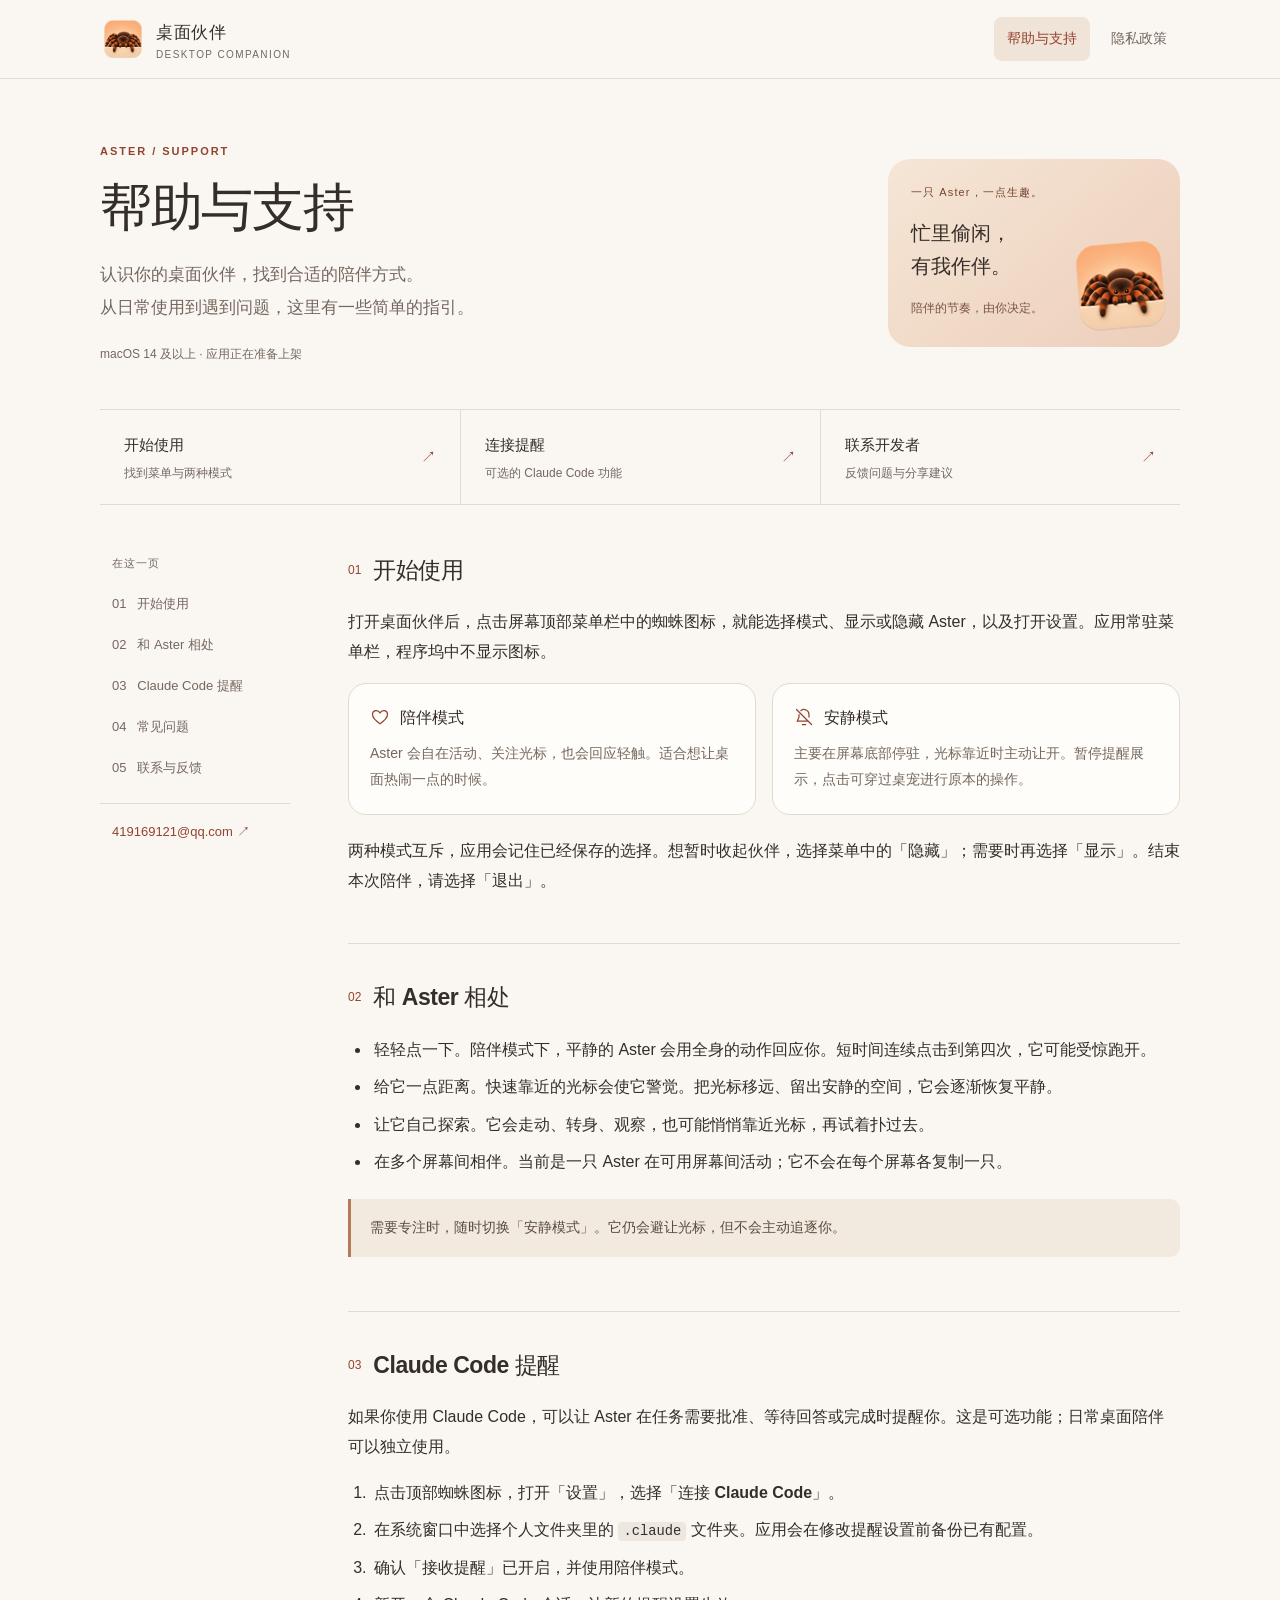
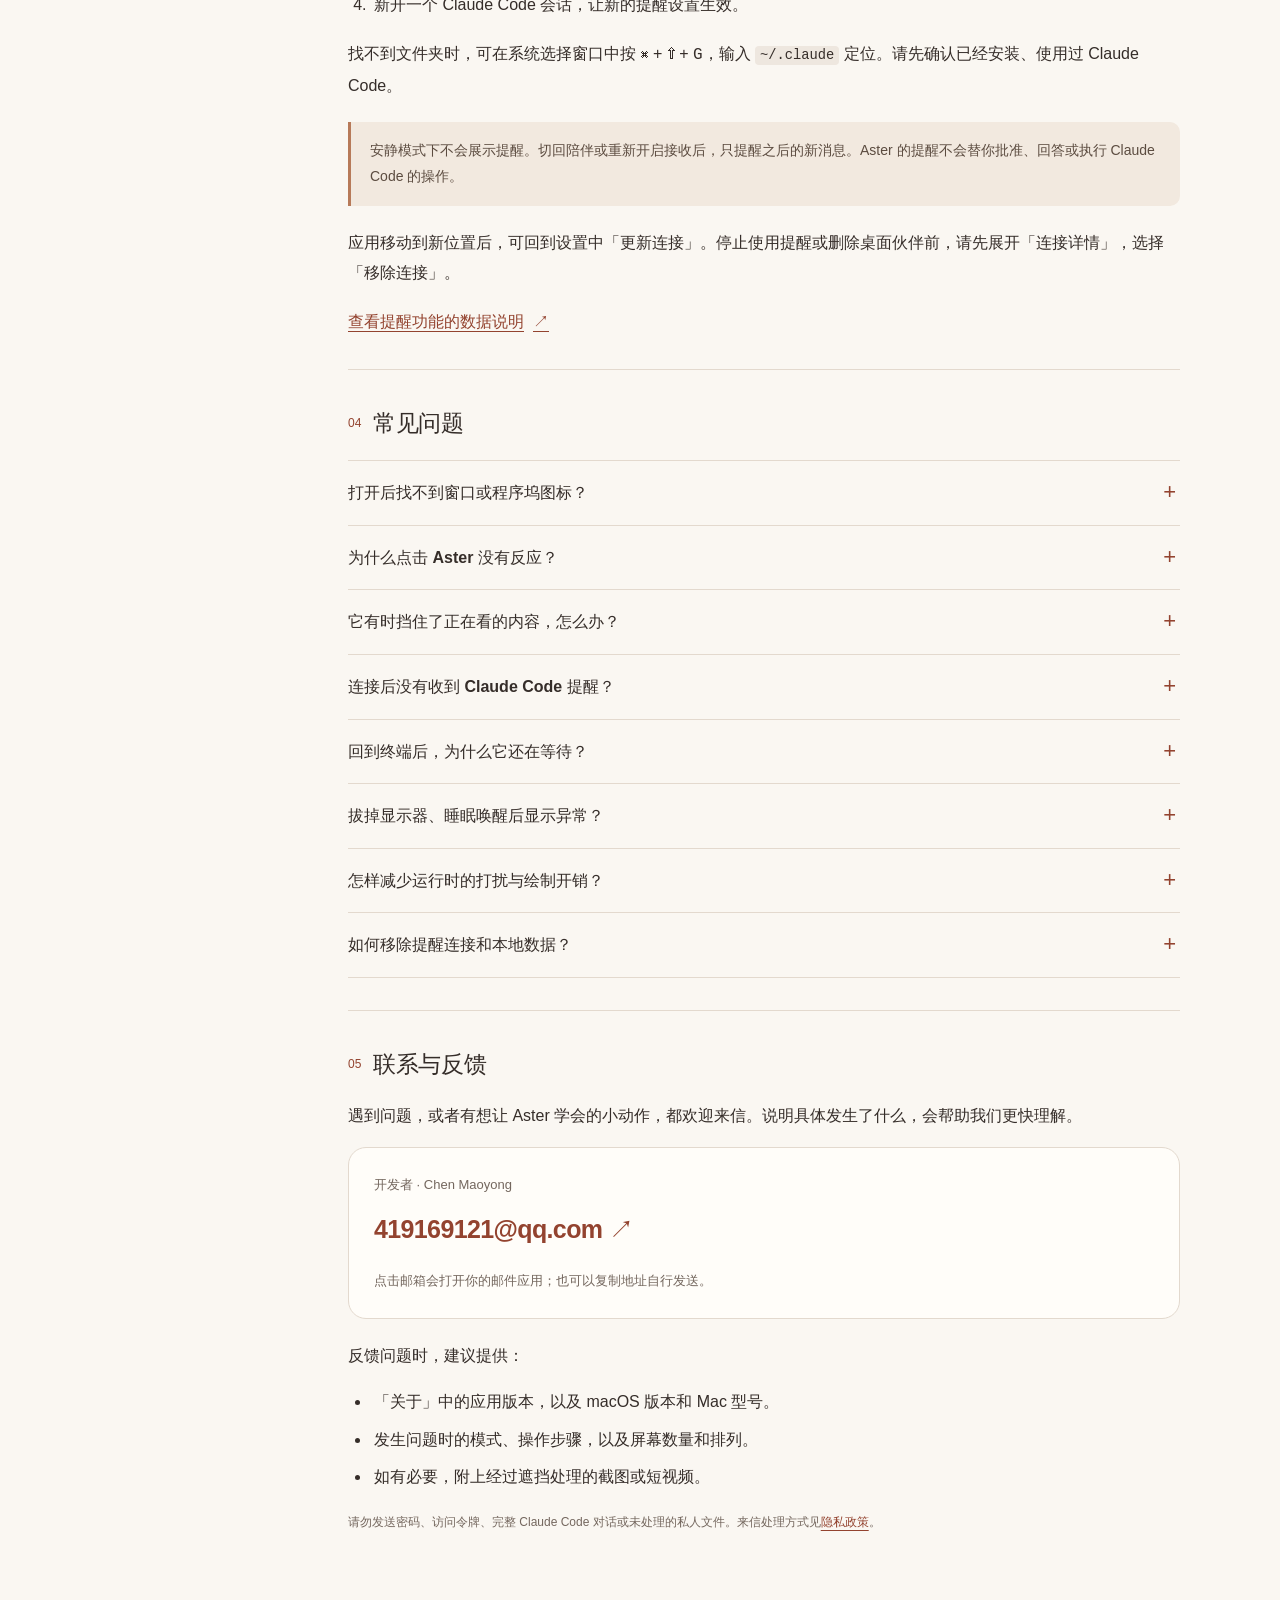
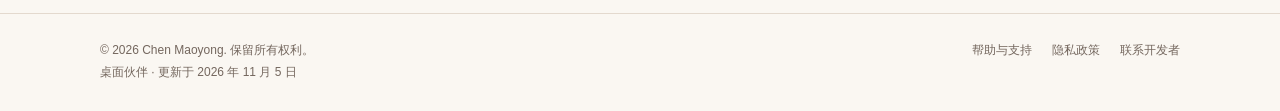
==== docs/index.html @ c172f536 "【DesktopCompanionSupport】feat：建立帮助与隐私政策站点" ====
<!doctype html>
<!-- 站点根地址直接进入帮助页；保留普通链接，支持阻止自动跳转的浏览器。 -->
<html lang="zh-CN">
<head>
    <meta charset="utf-8">
    <meta name="viewport" content="width=device-width, initial-scale=1">
    <meta http-equiv="refresh" content="0; url=./support/">
    <meta name="referrer" content="no-referrer">
    <title>桌面伙伴 · 帮助与支持</title>
    <link rel="canonical" href="https://chenmy.github.io/desktop-companion-support/support/">
    <link rel="icon" type="image/png" href="assets/favicon.png">
    <link rel="stylesheet" href="assets/site.css">
</head>
<body><main class="utility-page"><img src="assets/app-icon.png" alt="桌面伙伴应用图标" width="90" height="90"><h1>桌面伙伴</h1><p>正在打开帮助与支持。</p><p><a href="support/">进入帮助与支持</a> · <a href="privacy/">阅读隐私政策</a></p></main></body>
</html>
---- docs/assets/site.css ----
/* 桌面伙伴支持站：静态共享样式，兼顾长文阅读、键盘导航和窄屏显示。 */
:root {
    color-scheme: light;
    --paper: #faf7f2;
    --surface: #fffdf9;
    --ink: #352d29;
    --muted: #74675e;
    --accent: #93432f;
    --accent-dark: #713120;
    --peach: #f2e0d0;
    --line: #e3d9ce;
    --radius: 18px;
    font-family: -apple-system, BlinkMacSystemFont, "PingFang SC", "Hiragino Sans GB", "Microsoft YaHei", sans-serif;
    font-synthesis: none;
    -webkit-text-size-adjust: 100%;
    text-rendering: optimizeLegibility;
}
* { box-sizing: border-box; }
html { scroll-padding-top: 105px; }
body { margin: 0; background: var(--paper); color: var(--ink); font-size: 16px; line-height: 1.85; }
a { color: var(--accent); text-underline-offset: 4px; text-decoration-thickness: 1px; }
a:hover { color: var(--accent-dark); }
a:focus-visible, summary:focus-visible { outline: 3px solid var(--accent); outline-offset: 5px; border-radius: 4px; }
img { max-width: 100%; height: auto; }
svg { flex-shrink: 0; }
button, input { font: inherit; }
::selection { background: #edd1bb; color: #352d29; }
.container { width: min(1080px, calc(100% - 64px)); margin-inline: auto; }
.skip-link { position: fixed; top: 10px; left: 12px; padding: 9px 16px; background: var(--surface); z-index: 50; transform: translateY(-160%); }
.skip-link:focus { transform: translateY(0); }
.site-header { position: sticky; top: 0; z-index: 10; background: var(--paper); border-bottom: 1px solid var(--line); }
.header-inner { min-height: 78px; display: flex; align-items: center; justify-content: space-between; gap: 24px; }
.brand { display: inline-flex; align-items: center; gap: 10px; color: var(--ink); text-decoration: none; flex-shrink: 0; }
.brand img { width: 46px; height: 46px; }
.brand strong { font-size: 17px; font-weight: 650; letter-spacing: .04em; }
.brand span { display: block; color: var(--muted); font-size: 10px; line-height: 1.2; letter-spacing: .14em; }
.primary-nav { display: flex; align-items: center; gap: 8px; }
.primary-nav a { display: block; padding: 9px 13px; font-size: 14px; text-decoration: none; color: var(--muted); border-radius: 8px; }
.primary-nav a:hover { background: #f0e9e1; color: var(--ink); }
.primary-nav a[aria-current="page"] { color: var(--accent); background: #f0e3d8; font-weight: 600; }
.hero { padding: 62px 0 44px; display: grid; grid-template-columns: minmax(0, 1fr) 292px; gap: 48px; align-items: center; }
.eyebrow { margin: 0 0 14px; font-size: 11px; font-weight: 650; letter-spacing: .18em; color: var(--accent); }
h1, h2, h3, p { margin-top: 0; }
h1 { font-size: clamp(35px, 4.5vw, 52px); line-height: 1.25; letter-spacing: -.025em; font-weight: 650; margin-bottom: 19px; }
.hero-copy { max-width: 610px; color: var(--muted); font-size: 17px; line-height: 1.9; margin-bottom: 19px; }
.meta { color: var(--muted); font-size: 12px; margin: 0; }
.hero-note { min-height: 188px; padding: 23px; background: linear-gradient(140deg, #f5e6d6, #edceba); border-radius: 22px; position: relative; overflow: hidden; }
.hero-note .pet { width: 105px; height: 105px; position: absolute; right: 7px; bottom: 9px; transform: rotate(-5deg); }
.hero-note .note-label { color: #76442e; font-size: 11px; letter-spacing: .1em; margin-bottom: 15px; }
.hero-note strong { display: block; font-size: 20px; line-height: 1.65; font-weight: 600; position: relative; z-index: 1; }
.hero-note p { font-size: 12px; color: #795441; margin: 14px 0 0; position: relative; z-index: 1; }
.hero-note .seal { position: absolute; right: 25px; top: 25px; color: #a86c50; }
.quick-links { display: grid; grid-template-columns: repeat(3, minmax(0, 1fr)); border-top: 1px solid var(--line); border-bottom: 1px solid var(--line); }
.quick-link { display: flex; align-items: center; justify-content: space-between; gap: 12px; padding: 20px 24px; text-decoration: none; color: var(--ink); }
.quick-link + .quick-link { border-left: 1px solid var(--line); }
.quick-link:hover { background: #f3ece4; }
.quick-link small { display: block; color: var(--muted); font-size: 12px; margin-top: 2px; }
.quick-link span { font-size: 15px; font-weight: 550; }
.quick-link .arrow { color: var(--accent); }
.reading-layout { display: grid; grid-template-columns: 190px minmax(0, 1fr); gap: 58px; margin-top: 48px; margin-bottom: 64px; }
.toc { position: sticky; top: 113px; align-self: start; font-size: 13px; }
.toc .toc-label { font-size: 11px; color: var(--muted); letter-spacing: .1em; padding: 0 12px; margin-bottom: 12px; }
.toc a { display: block; padding: 7px 12px; margin-bottom: 3px; color: var(--muted); text-decoration: none; border-radius: 6px; }
.toc a:hover { background: #f0e7de; color: var(--accent); }
.toc .toc-contact { border-top: 1px solid var(--line); border-radius: 0; padding-top: 16px; margin-top: 16px; color: var(--accent); overflow-wrap: anywhere; }
.document { min-width: 0; }
.document-section { scroll-margin-top: 16px; padding-bottom: 32px; margin-bottom: 36px; border-bottom: 1px solid var(--line); }
.document-section:last-child { border: 0; padding-bottom: 0; margin-bottom: 0; }
.section-heading { display: flex; align-items: center; gap: 12px; margin-bottom: 20px; }
.section-number { color: var(--accent); font-size: 12px; font-variant-numeric: tabular-nums; font-weight: 500; }
h2 { font-size: 23px; letter-spacing: -.02em; line-height: 1.5; font-weight: 600; margin: 0; }
h3 { font-size: 16px; font-weight: 650; margin-bottom: 8px; line-height: 1.6; }
.document p { margin-bottom: 16px; }
.document ul, .document ol { padding-left: 23px; margin: 0 0 19px; }
.document li { margin-bottom: 8px; padding-left: 3px; }
.document code { font-family: ui-monospace, "SFMono-Regular", Menlo, monospace; font-size: .86em; padding: 2px 5px; background: #eee7df; border-radius: 4px; overflow-wrap: anywhere; }
.note { background: #f2e9df; border-left: 3px solid #b77a59; padding: 16px 19px; border-radius: 0 10px 10px 0; font-size: 14px; margin: 22px 0; color: #5c4c40; }
.note p:last-child { margin-bottom: 0; }
.mode-grid { display: grid; grid-template-columns: repeat(2, minmax(0, 1fr)); gap: 16px; margin-bottom: 21px; }
.mode-card { border: 1px solid var(--line); background: var(--surface); padding: 21px; border-radius: var(--radius); }
.mode-title { display: flex; align-items: center; gap: 10px; margin-bottom: 11px; }
.mode-title svg { color: var(--accent); }
.mode-title h3 { margin: 0; }
.mode-card p { color: var(--muted); font-size: 14px; margin: 0; }
.data-list { margin: 0; }
.data-list > div { padding: 18px 0; border-bottom: 1px solid var(--line); }
.data-list > div:first-child { padding-top: 0; }
.data-list > div:last-child { border-bottom: 0; padding-bottom: 0; }
.data-list dt { font-weight: 600; margin-bottom: 6px; }
.data-list dd { margin: 0; color: var(--muted); font-size: 15px; }
.faq-list { border-top: 1px solid var(--line); }
.faq-list details { border-bottom: 1px solid var(--line); }
.faq-list summary { cursor: pointer; list-style: none; padding: 17px 35px 17px 0; position: relative; font-weight: 550; }
.faq-list summary::-webkit-details-marker { display: none; }
.faq-list summary:focus-visible { outline-offset: -3px; }
.faq-list summary::after { content: "+"; position: absolute; right: 4px; top: 16px; color: var(--accent); font-size: 22px; font-weight: 400; line-height: 1.4; }
.faq-list details[open] summary::after { content: "−"; }
.faq-list details[open] summary { color: var(--accent); }
.faq-answer { padding: 0 28px 18px 0; color: var(--muted); font-size: 15px; }
.faq-answer p:last-child, .faq-answer ul:last-child { margin-bottom: 0; }
.contact-panel { background: var(--surface); border: 1px solid var(--line); border-radius: var(--radius); padding: 25px; }
.contact-panel .contact-caption { color: var(--muted); font-size: 13px; margin-bottom: 9px; }
.contact-email { font-size: clamp(19px, 2.3vw, 25px); font-weight: 550; text-decoration: none; letter-spacing: -.025em; overflow-wrap: anywhere; }
.contact-panel .contact-footnote { color: var(--muted); font-size: 13px; margin: 17px 0 0; }
.text-link { display: inline-flex; gap: 9px; align-items: center; margin-top: 4px; }
.site-footer { border-top: 1px solid var(--line); }
.footer-inner { padding: 25px 0 30px; display: flex; justify-content: space-between; gap: 24px; color: var(--muted); font-size: 12px; }
.footer-inner p { margin: 0; }
.footer-links { display: flex; flex-wrap: wrap; gap: 20px; }
.footer-links a { color: var(--muted); text-decoration: none; }
.footer-links a:hover { color: var(--accent); text-decoration: underline; }
.utility-page { max-width: 640px; margin: 90px auto; padding: 0 24px; }
.utility-page img { width: 90px; height: 90px; }
.utility-page h1 { font-size: 32px; margin-top: 22px; }
.utility-page p { color: var(--muted); }
@media (max-width: 820px) {
    .container { width: calc(100% - 40px); }
    .hero { grid-template-columns: minmax(0, 1fr) 220px; gap: 24px; padding-top: 45px; }
    .hero-note { min-height: 178px; padding: 20px; }
    .hero-note strong { font-size: 18px; }
    .hero-note .pet { width: 86px; height: 86px; right: 0; bottom: 10px; }
    .hero-note .seal { display: none; }
    .reading-layout { grid-template-columns: 150px minmax(0, 1fr); gap: 28px; }
    .quick-link { padding: 16px; }
}
@media (max-width: 620px) {
    html { scroll-padding-top: 132px; }
    .header-inner { min-height: 102px; flex-wrap: wrap; justify-content: center; gap: 1px; padding: 10px 0 9px; }
    .brand { margin-right: auto; }
    .brand img { width: 39px; height: 39px; }
    .brand strong { font-size: 15px; }
    .brand span { font-size: 9px; }
    .primary-nav { gap: 2px; }
    .primary-nav a { padding: 7px 8px; font-size: 12px; }
    .hero { display: block; padding: 35px 0 29px; }
    .hero-copy { font-size: 15px; }
    .hero-copy br { display: none; }
    .hero-note { min-height: 125px; margin-top: 25px; padding: 17px 22px; }
    .hero-note strong { font-size: 17px; }
    .hero-note strong br { display: none; }
    .hero-note .note-label { margin-bottom: 7px; }
    .hero-note p { margin-top: 6px; }
    .hero-note .pet { width: 110px; height: 110px; right: 13px; bottom: 7px; }
    .hero-note .seal { top: 35px; right: 28px; }
    .quick-links { grid-template-columns: 1fr; }
    .quick-link { padding: 12px 4px; }
    .quick-link + .quick-link { border-left: 0; border-top: 1px solid var(--line); }
    .quick-link small { display: inline; margin-left: 10px; }
    .reading-layout { display: block; margin-top: 30px; margin-bottom: 42px; }
    .toc { position: static; display: flex; flex-wrap: wrap; gap: 4px 7px; padding-bottom: 22px; margin-bottom: 28px; border-bottom: 1px solid var(--line); }
    .toc .toc-label { width: 100%; padding: 0; margin-bottom: 4px; }
    .toc a { padding: 5px 9px; margin: 0; background: #f0e9e1; font-size: 12px; }
    .toc .toc-contact { display: none; }
    .document-section { scroll-margin-top: 16px; padding-bottom: 26px; margin-bottom: 28px; }
    h2 { font-size: 21px; }
    .document { font-size: 15px; }
    .mode-grid { grid-template-columns: 1fr; }
    .mode-card { padding: 18px; }
    .note { padding: 13px 15px; }
    .contact-panel { padding: 20px; }
    .footer-inner { display: block; }
    .footer-links { margin-top: 12px; gap: 18px; }
}
@media (max-width: 370px) {
    .container { width: calc(100% - 30px); }
    .header-inner { justify-content: flex-start; }
    .primary-nav { width: 100%; }
    .primary-nav a { padding-left: 10px; padding-right: 10px; }
    .hero-note { padding-left: 17px; }
    .hero-note .pet { width: 88px; height: 88px; right: 0; bottom: 12px; }
    .hero-note p { max-width: 175px; }
}
@media (prefers-reduced-motion: reduce) {
    *, *::before, *::after { scroll-behavior: auto !important; }
}
@media print {
    .site-header, .toc, .quick-links, .hero-note, .skip-link, .footer-links { display: none; }
    body { background: white; color: black; font-size: 11pt; }
    .container { width: 100%; }
    .hero { display: block; padding: 0 0 20px; }
    .reading-layout { display: block; margin: 0; }
    .document-section { break-inside: avoid; margin-bottom: 20px; }
    .faq-list details .faq-answer { display: block; }
    a { color: black; }
}
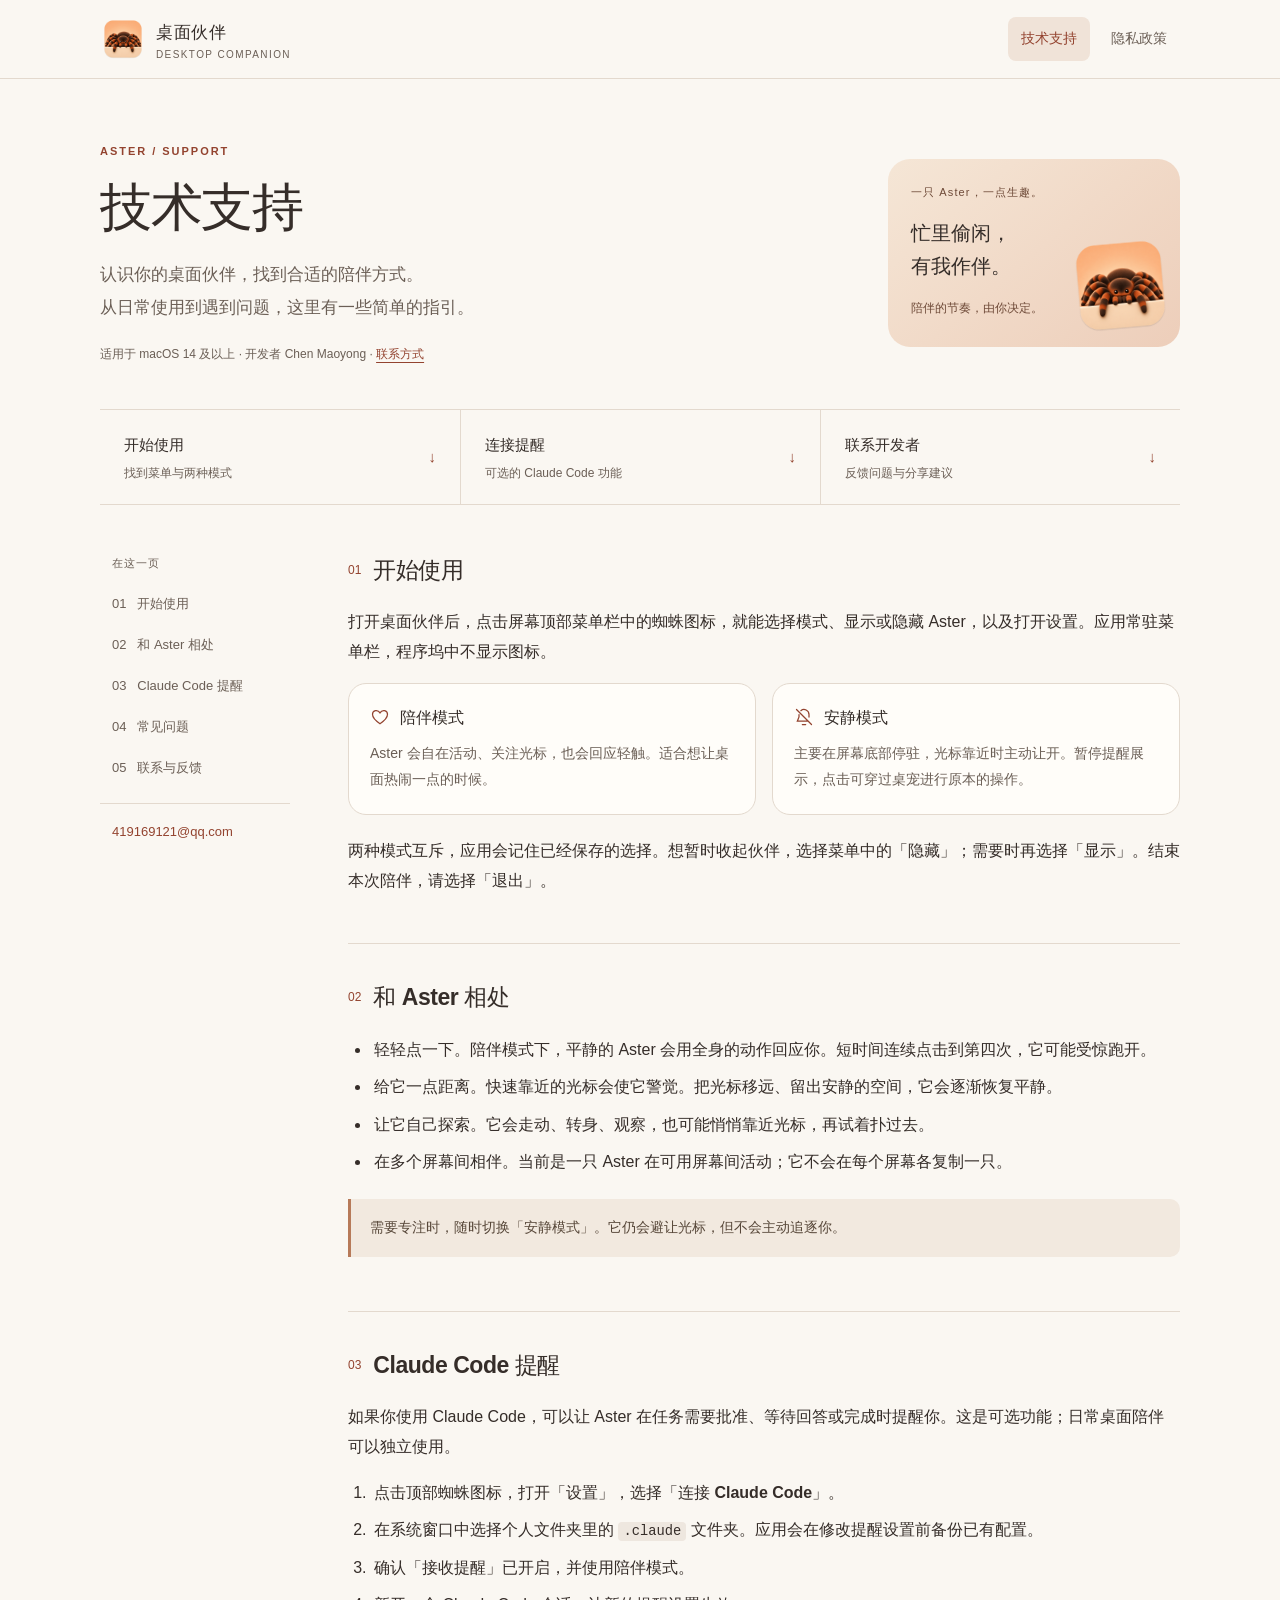
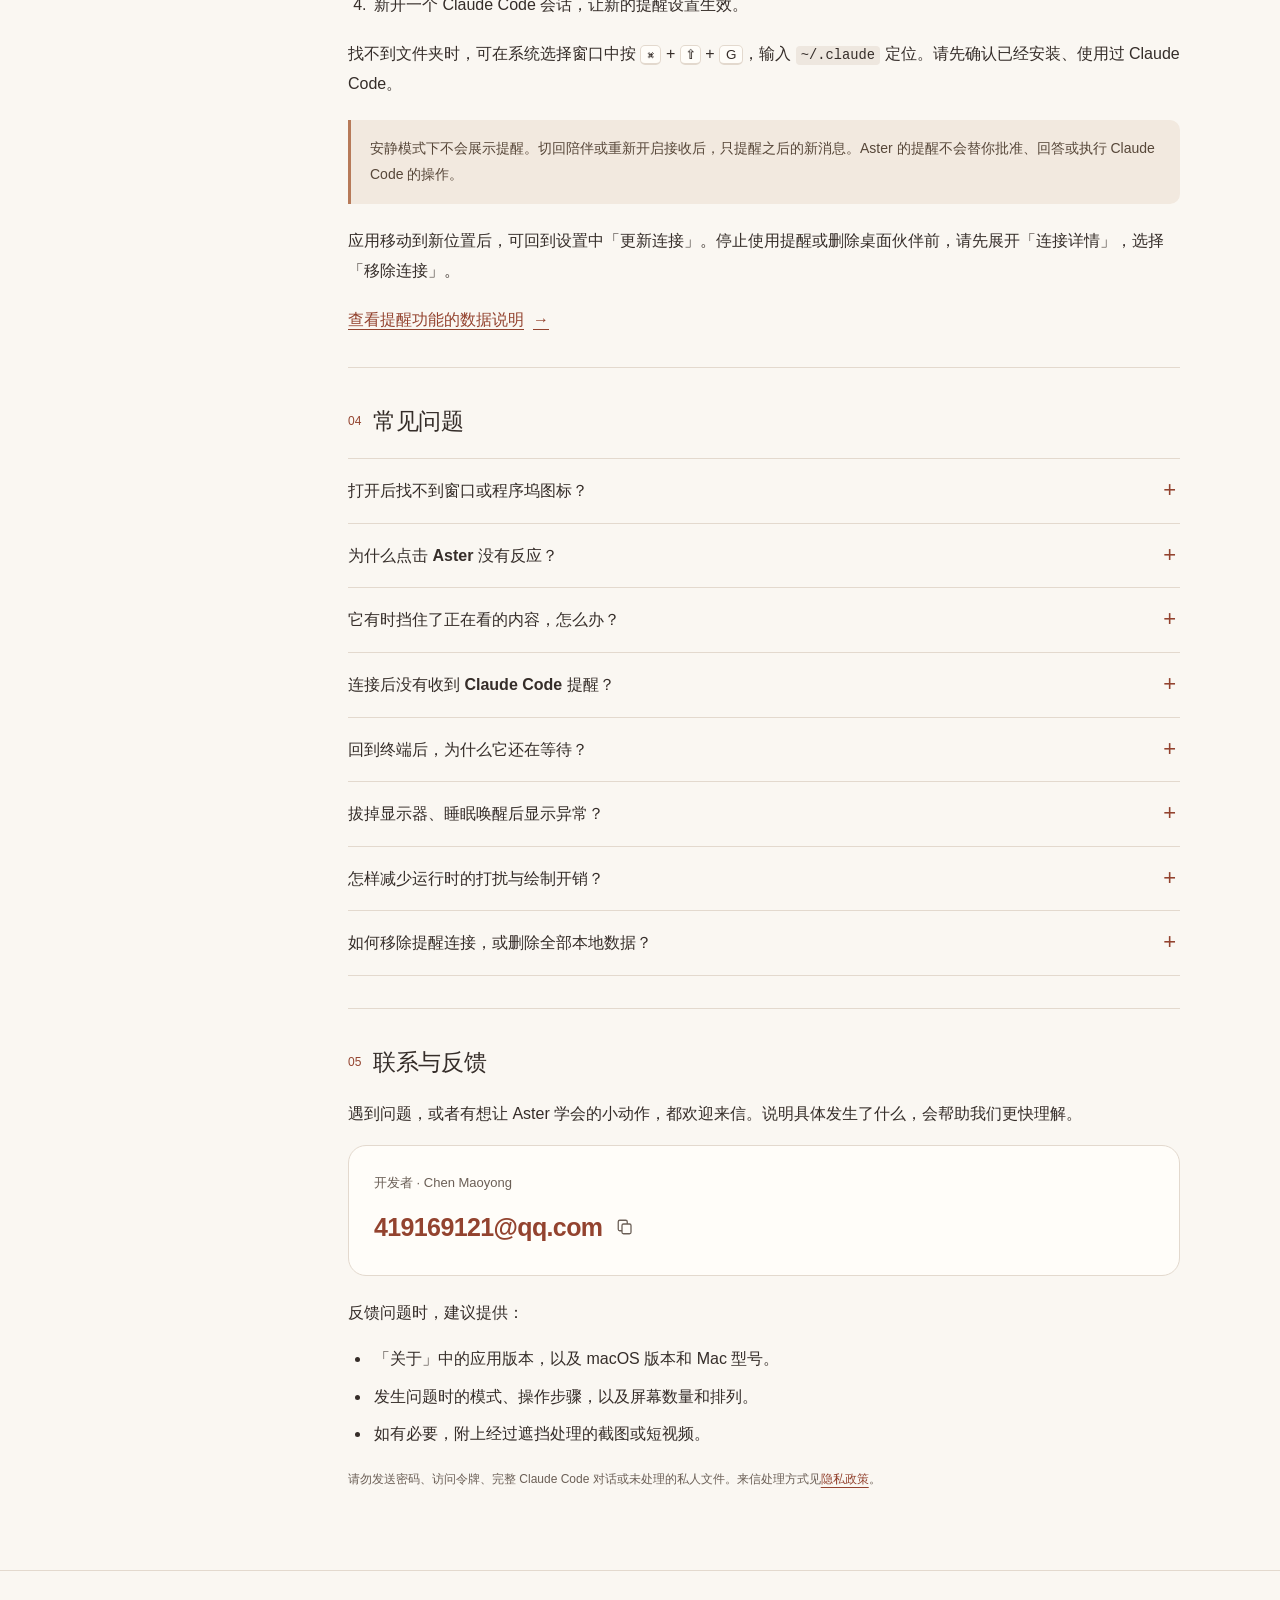
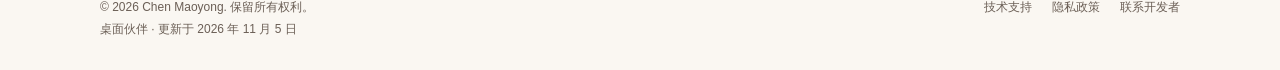
==== commit 484cd934: "【DesktopCompanionSupport】feat：按 App Store 审核要求完善技术支持与隐私政策 - 隐私政策新增「第三方与数据共享」，明确无联网权限、无第三方 SDK、不与任何第三" ====
--- a/docs/index.html
+++ b/docs/index.html
@@ -6,10 +6,10 @@
     <meta name="viewport" content="width=device-width, initial-scale=1">
     <meta http-equiv="refresh" content="0; url=./support/">
     <meta name="referrer" content="no-referrer">
-    <title>桌面伙伴 · 帮助与支持</title>
+    <title>桌面伙伴 · 技术支持</title>
     <link rel="canonical" href="https://chenmy.github.io/desktop-companion-support/support/">
     <link rel="icon" type="image/png" href="assets/favicon.png">
     <link rel="stylesheet" href="assets/site.css">
 </head>
-<body><main class="utility-page"><img src="assets/app-icon.png" alt="桌面伙伴应用图标" width="90" height="90"><h1>桌面伙伴</h1><p>正在打开帮助与支持。</p><p><a href="support/">进入帮助与支持</a> · <a href="privacy/">阅读隐私政策</a></p></main></body>
+<body><main class="utility-page"><img src="assets/app-icon.png" alt="桌面伙伴应用图标" width="90" height="90"><h1>桌面伙伴</h1><p>正在打开技术支持。</p><p><a href="support/">进入技术支持</a> · <a href="privacy/">阅读隐私政策</a></p></main></body>
 </html>
--- a/docs/assets/site.css
+++ b/docs/assets/site.css
@@ -1,19 +1,59 @@
-/* 桌面伙伴支持站：静态共享样式，兼顾长文阅读、键盘导航和窄屏显示。 */
+/* 桌面伙伴支持站：静态共享样式，兼顾长文阅读、键盘导航和窄屏显示；颜色集中为语义变量，跟随系统浅色 / 深色外观。 */
 :root {
-    color-scheme: light;
+    color-scheme: light dark;
     --paper: #faf7f2;
     --surface: #fffdf9;
     --ink: #352d29;
-    --muted: #74675e;
+    --muted: #6b5f56;
     --accent: #93432f;
     --accent-dark: #713120;
-    --peach: #f2e0d0;
     --line: #e3d9ce;
+    --hover: #f0e9e1;
+    --current: #f0e3d8;
+    --chip: #f0e9e1;
+    --code: #eee7df;
+    --tint: #f5ece3;
+    --note-bg: #f2e9df;
+    --note-rule: #b77a59;
+    --note-ink: #574739;
+    --hero-a: #f5e6d6;
+    --hero-b: #edceba;
+    --hero-ink: #352d29;
+    --hero-sub: #6e4a38;
+    --seal: #a86c50;
+    --success: #367048;
+    --selection: #edd1bb;
     --radius: 18px;
     font-family: -apple-system, BlinkMacSystemFont, "PingFang SC", "Hiragino Sans GB", "Microsoft YaHei", sans-serif;
     font-synthesis: none;
     -webkit-text-size-adjust: 100%;
     text-rendering: optimizeLegibility;
+}
+@media (prefers-color-scheme: dark) {
+    :root {
+        --paper: #1d1916;
+        --surface: #27221e;
+        --ink: #f3ebe2;
+        --muted: #b3a698;
+        --accent: #f0ad88;
+        --accent-dark: #f7c6a7;
+        --line: #3a322c;
+        --hover: #2e2722;
+        --current: #3d2e25;
+        --chip: #2c2520;
+        --code: #2f2823;
+        --tint: #2a231e;
+        --note-bg: #2b231d;
+        --note-rule: #c98a68;
+        --note-ink: #dccbbd;
+        --hero-a: #4a3024;
+        --hero-b: #6a3d29;
+        --hero-ink: #fbefe5;
+        --hero-sub: #ecccb7;
+        --seal: #f0b896;
+        --success: #94c8a1;
+        --selection: #5a3b2c;
+    }
 }
 * { box-sizing: border-box; }
 html { scroll-padding-top: 105px; }
@@ -24,7 +64,7 @@
 img { max-width: 100%; height: auto; }
 svg { flex-shrink: 0; }
 button, input { font: inherit; }
-::selection { background: #edd1bb; color: #352d29; }
+::selection { background: var(--selection); color: var(--ink); }
 .container { width: min(1080px, calc(100% - 64px)); margin-inline: auto; }
 .skip-link { position: fixed; top: 10px; left: 12px; padding: 9px 16px; background: var(--surface); z-index: 50; transform: translateY(-160%); }
 .skip-link:focus { transform: translateY(0); }
@@ -36,24 +76,24 @@
 .brand span { display: block; color: var(--muted); font-size: 10px; line-height: 1.2; letter-spacing: .14em; }
 .primary-nav { display: flex; align-items: center; gap: 8px; }
 .primary-nav a { display: block; padding: 9px 13px; font-size: 14px; text-decoration: none; color: var(--muted); border-radius: 8px; }
-.primary-nav a:hover { background: #f0e9e1; color: var(--ink); }
-.primary-nav a[aria-current="page"] { color: var(--accent); background: #f0e3d8; font-weight: 600; }
+.primary-nav a:hover { background: var(--hover); color: var(--ink); }
+.primary-nav a[aria-current="page"] { color: var(--accent); background: var(--current); font-weight: 600; }
 .hero { padding: 62px 0 44px; display: grid; grid-template-columns: minmax(0, 1fr) 292px; gap: 48px; align-items: center; }
 .eyebrow { margin: 0 0 14px; font-size: 11px; font-weight: 650; letter-spacing: .18em; color: var(--accent); }
 h1, h2, h3, p { margin-top: 0; }
 h1 { font-size: clamp(35px, 4.5vw, 52px); line-height: 1.25; letter-spacing: -.025em; font-weight: 650; margin-bottom: 19px; }
 .hero-copy { max-width: 610px; color: var(--muted); font-size: 17px; line-height: 1.9; margin-bottom: 19px; }
 .meta { color: var(--muted); font-size: 12px; margin: 0; }
-.hero-note { min-height: 188px; padding: 23px; background: linear-gradient(140deg, #f5e6d6, #edceba); border-radius: 22px; position: relative; overflow: hidden; }
+.hero-note { min-height: 188px; padding: 23px; background: linear-gradient(140deg, var(--hero-a), var(--hero-b)); color: var(--hero-ink); border-radius: 22px; position: relative; overflow: hidden; }
 .hero-note .pet { width: 105px; height: 105px; position: absolute; right: 7px; bottom: 9px; transform: rotate(-5deg); }
-.hero-note .note-label { color: #76442e; font-size: 11px; letter-spacing: .1em; margin-bottom: 15px; }
+.hero-note .note-label { color: var(--hero-sub); font-size: 11px; letter-spacing: .1em; margin-bottom: 15px; }
 .hero-note strong { display: block; font-size: 20px; line-height: 1.65; font-weight: 600; position: relative; z-index: 1; }
-.hero-note p { font-size: 12px; color: #795441; margin: 14px 0 0; position: relative; z-index: 1; }
-.hero-note .seal { position: absolute; right: 25px; top: 25px; color: #a86c50; }
+.hero-note p { font-size: 12px; color: var(--hero-sub); margin: 14px 0 0; position: relative; z-index: 1; }
+.hero-note .seal { position: absolute; right: 25px; top: 25px; color: var(--seal); }
 .quick-links { display: grid; grid-template-columns: repeat(3, minmax(0, 1fr)); border-top: 1px solid var(--line); border-bottom: 1px solid var(--line); }
 .quick-link { display: flex; align-items: center; justify-content: space-between; gap: 12px; padding: 20px 24px; text-decoration: none; color: var(--ink); }
 .quick-link + .quick-link { border-left: 1px solid var(--line); }
-.quick-link:hover { background: #f3ece4; }
+.quick-link:hover { background: var(--hover); }
 .quick-link small { display: block; color: var(--muted); font-size: 12px; margin-top: 2px; }
 .quick-link span { font-size: 15px; font-weight: 550; }
 .quick-link .arrow { color: var(--accent); }
@@ -61,7 +101,7 @@
 .toc { position: sticky; top: 113px; align-self: start; font-size: 13px; }
 .toc .toc-label { font-size: 11px; color: var(--muted); letter-spacing: .1em; padding: 0 12px; margin-bottom: 12px; }
 .toc a { display: block; padding: 7px 12px; margin-bottom: 3px; color: var(--muted); text-decoration: none; border-radius: 6px; }
-.toc a:hover { background: #f0e7de; color: var(--accent); }
+.toc a:hover { background: var(--hover); color: var(--accent); }
 .toc .toc-contact { border-top: 1px solid var(--line); border-radius: 0; padding-top: 16px; margin-top: 16px; color: var(--accent); overflow-wrap: anywhere; }
 .document { min-width: 0; }
 .document-section { scroll-margin-top: 16px; padding-bottom: 32px; margin-bottom: 36px; border-bottom: 1px solid var(--line); }
@@ -73,8 +113,8 @@
 .document p { margin-bottom: 16px; }
 .document ul, .document ol { padding-left: 23px; margin: 0 0 19px; }
 .document li { margin-bottom: 8px; padding-left: 3px; }
-.document code { font-family: ui-monospace, "SFMono-Regular", Menlo, monospace; font-size: .86em; padding: 2px 5px; background: #eee7df; border-radius: 4px; overflow-wrap: anywhere; }
-.note { background: #f2e9df; border-left: 3px solid #b77a59; padding: 16px 19px; border-radius: 0 10px 10px 0; font-size: 14px; margin: 22px 0; color: #5c4c40; }
+.document code { font-family: ui-monospace, "SFMono-Regular", Menlo, monospace; font-size: .86em; padding: 2px 5px; background: var(--code); border-radius: 4px; overflow-wrap: anywhere; }
+.note { background: var(--note-bg); border-left: 3px solid var(--note-rule); padding: 16px 19px; border-radius: 0 10px 10px 0; font-size: 14px; margin: 22px 0; color: var(--note-ink); }
 .note p:last-child { margin-bottom: 0; }
 .mode-grid { display: grid; grid-template-columns: repeat(2, minmax(0, 1fr)); gap: 16px; margin-bottom: 21px; }
 .mode-card { border: 1px solid var(--line); background: var(--surface); padding: 21px; border-radius: var(--radius); }
@@ -101,7 +141,21 @@
 .contact-panel { background: var(--surface); border: 1px solid var(--line); border-radius: var(--radius); padding: 25px; }
 .contact-panel .contact-caption { color: var(--muted); font-size: 13px; margin-bottom: 9px; }
 .contact-email { font-size: clamp(19px, 2.3vw, 25px); font-weight: 550; text-decoration: none; letter-spacing: -.025em; overflow-wrap: anywhere; }
-.contact-panel .contact-footnote { color: var(--muted); font-size: 13px; margin: 17px 0 0; }
+.contact-panel .contact-footnote { color: var(--muted); font-size: 13px; margin: 12px 0 0; }
+kbd { font-family: inherit; font-size: .84em; padding: 1px 6px; background: var(--surface); border: 1px solid var(--line); border-bottom-width: 2px; border-radius: 5px; }
+/* 邮箱：普通邮件链接，旁边一个复制图标；复制成功时图标短暂变为对勾，无脚本时图标保持隐藏。 */
+.email-line { display: inline-flex; align-items: center; flex-wrap: wrap; gap: 2px 6px; }
+.copy-email { display: grid; place-items: center; width: 34px; height: 34px; padding: 0; border: 0; border-radius: 50%; background: transparent; color: var(--muted); cursor: pointer; }
+.copy-email:hover { background: var(--hover); color: var(--ink); }
+.copy-email:focus-visible { outline: 3px solid var(--accent); outline-offset: 2px; }
+.copy-email[hidden] { display: none; }
+.copy-email .icon-done { display: none; }
+.copy-email.is-copied, .copy-email.is-copied:hover { color: var(--success); }
+.copy-email.is-copied .icon-copy { display: none; }
+.copy-email.is-copied .icon-done { display: block; }
+.visually-hidden { position: absolute; width: 1px; height: 1px; overflow: hidden; clip: rect(0 0 0 0); white-space: nowrap; }
+.steps { padding-left: 23px; }
+.steps li::marker { color: var(--accent); font-weight: 600; }
 .text-link { display: inline-flex; gap: 9px; align-items: center; margin-top: 4px; }
 .site-footer { border-top: 1px solid var(--line); }
 .footer-inner { padding: 25px 0 30px; display: flex; justify-content: space-between; gap: 24px; color: var(--muted); font-size: 12px; }
@@ -142,24 +196,21 @@
     .hero-note p { margin-top: 6px; }
     .hero-note .pet { width: 110px; height: 110px; right: 13px; bottom: 7px; }
     .hero-note .seal { top: 35px; right: 28px; }
-    .quick-links { grid-template-columns: 1fr; }
-    .quick-link { padding: 12px 4px; }
-    .quick-link + .quick-link { border-left: 0; border-top: 1px solid var(--line); }
-    .quick-link small { display: inline; margin-left: 10px; }
-    .reading-layout { display: block; margin-top: 30px; margin-bottom: 42px; }
+    .quick-links { display: none; }
+    .reading-layout { display: block; margin-top: 8px; margin-bottom: 42px; }
     .toc { position: static; display: flex; flex-wrap: wrap; gap: 4px 7px; padding-bottom: 22px; margin-bottom: 28px; border-bottom: 1px solid var(--line); }
     .toc .toc-label { width: 100%; padding: 0; margin-bottom: 4px; }
-    .toc a { padding: 5px 9px; margin: 0; background: #f0e9e1; font-size: 12px; }
+    .toc a { padding: 5px 9px; margin: 0; background: var(--chip); font-size: 12px; }
     .toc .toc-contact { display: none; }
     .document-section { scroll-margin-top: 16px; padding-bottom: 26px; margin-bottom: 28px; }
     h2 { font-size: 21px; }
     .document { font-size: 15px; }
     .mode-grid { grid-template-columns: 1fr; }
-    .mode-card { padding: 18px; }
+    .mode-card { padding: 18px; border: 0; background: var(--tint); }
     .note { padding: 13px 15px; }
     .contact-panel { padding: 20px; }
-    .footer-inner { display: block; }
-    .footer-links { margin-top: 12px; gap: 18px; }
+    .footer-inner { display: block; text-align: center; }
+    .footer-links { margin-top: 12px; gap: 18px; justify-content: center; }
 }
 @media (max-width: 370px) {
     .container { width: calc(100% - 30px); }
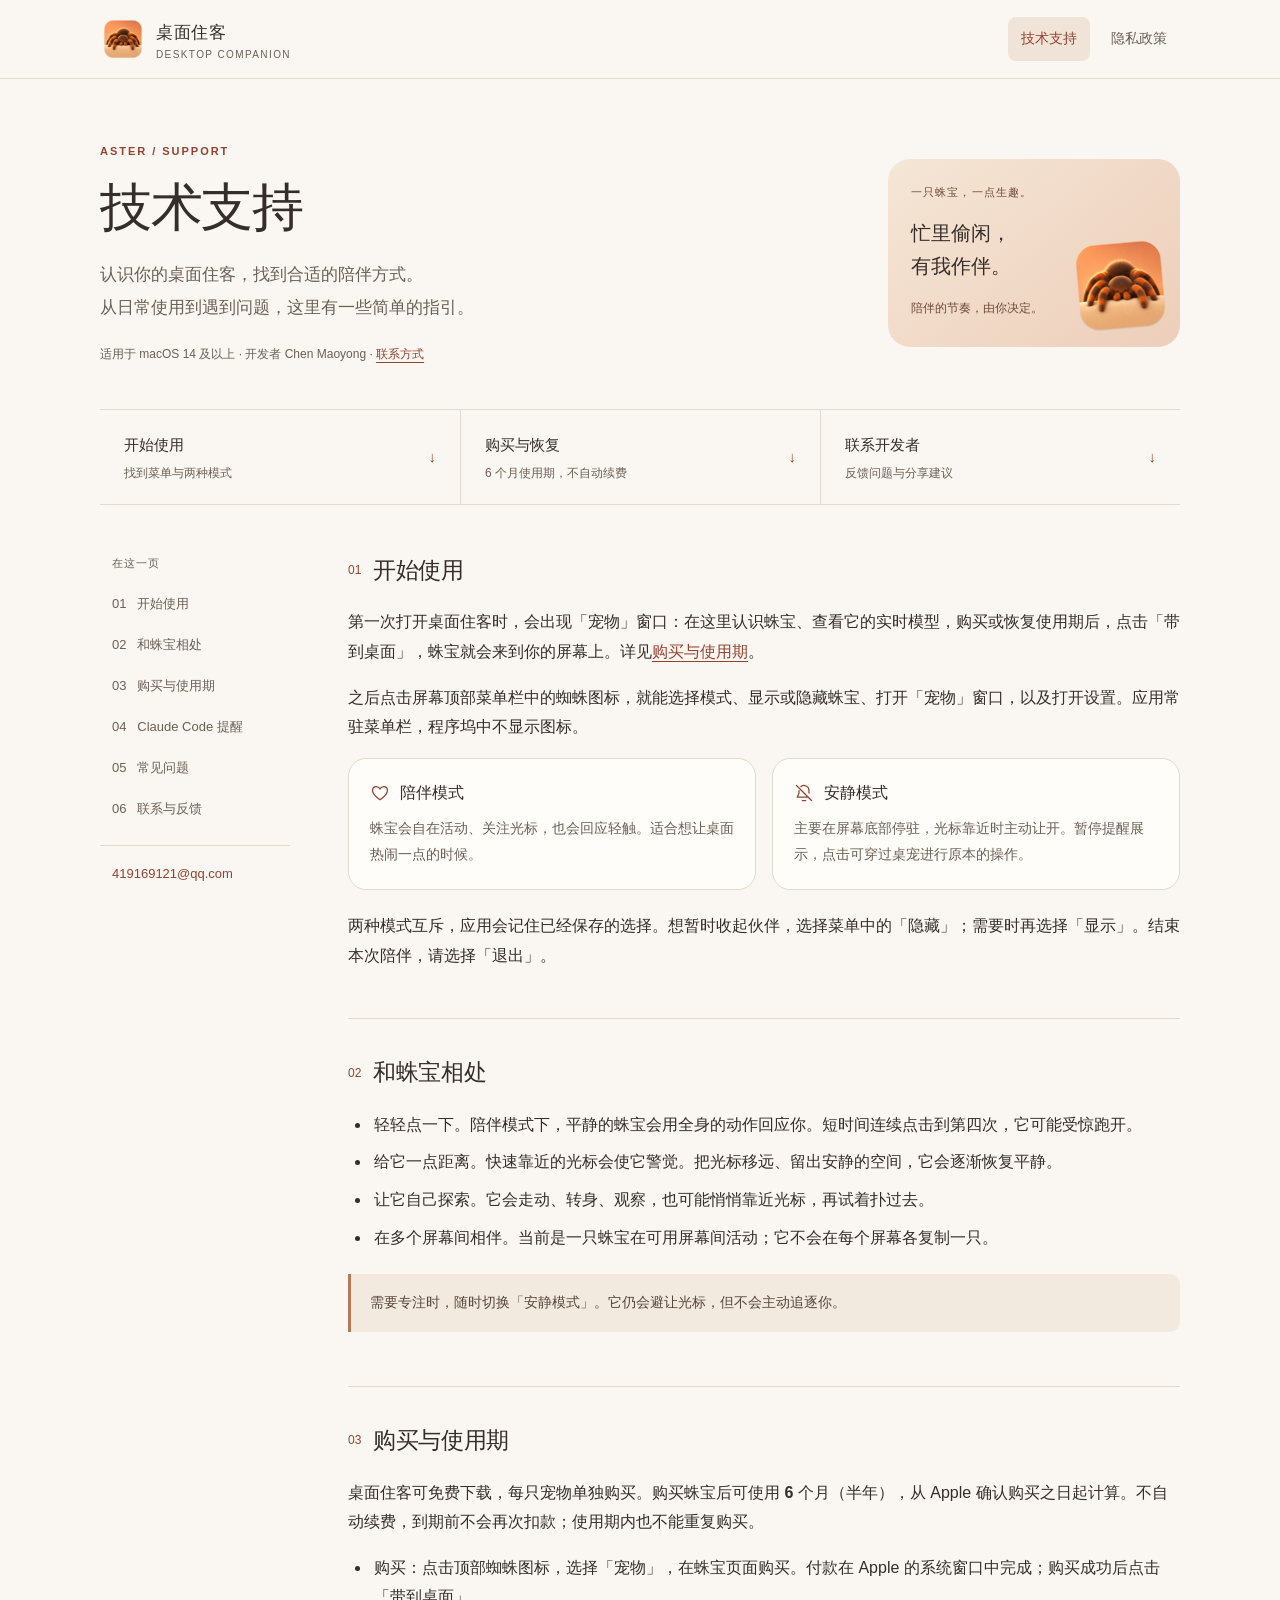
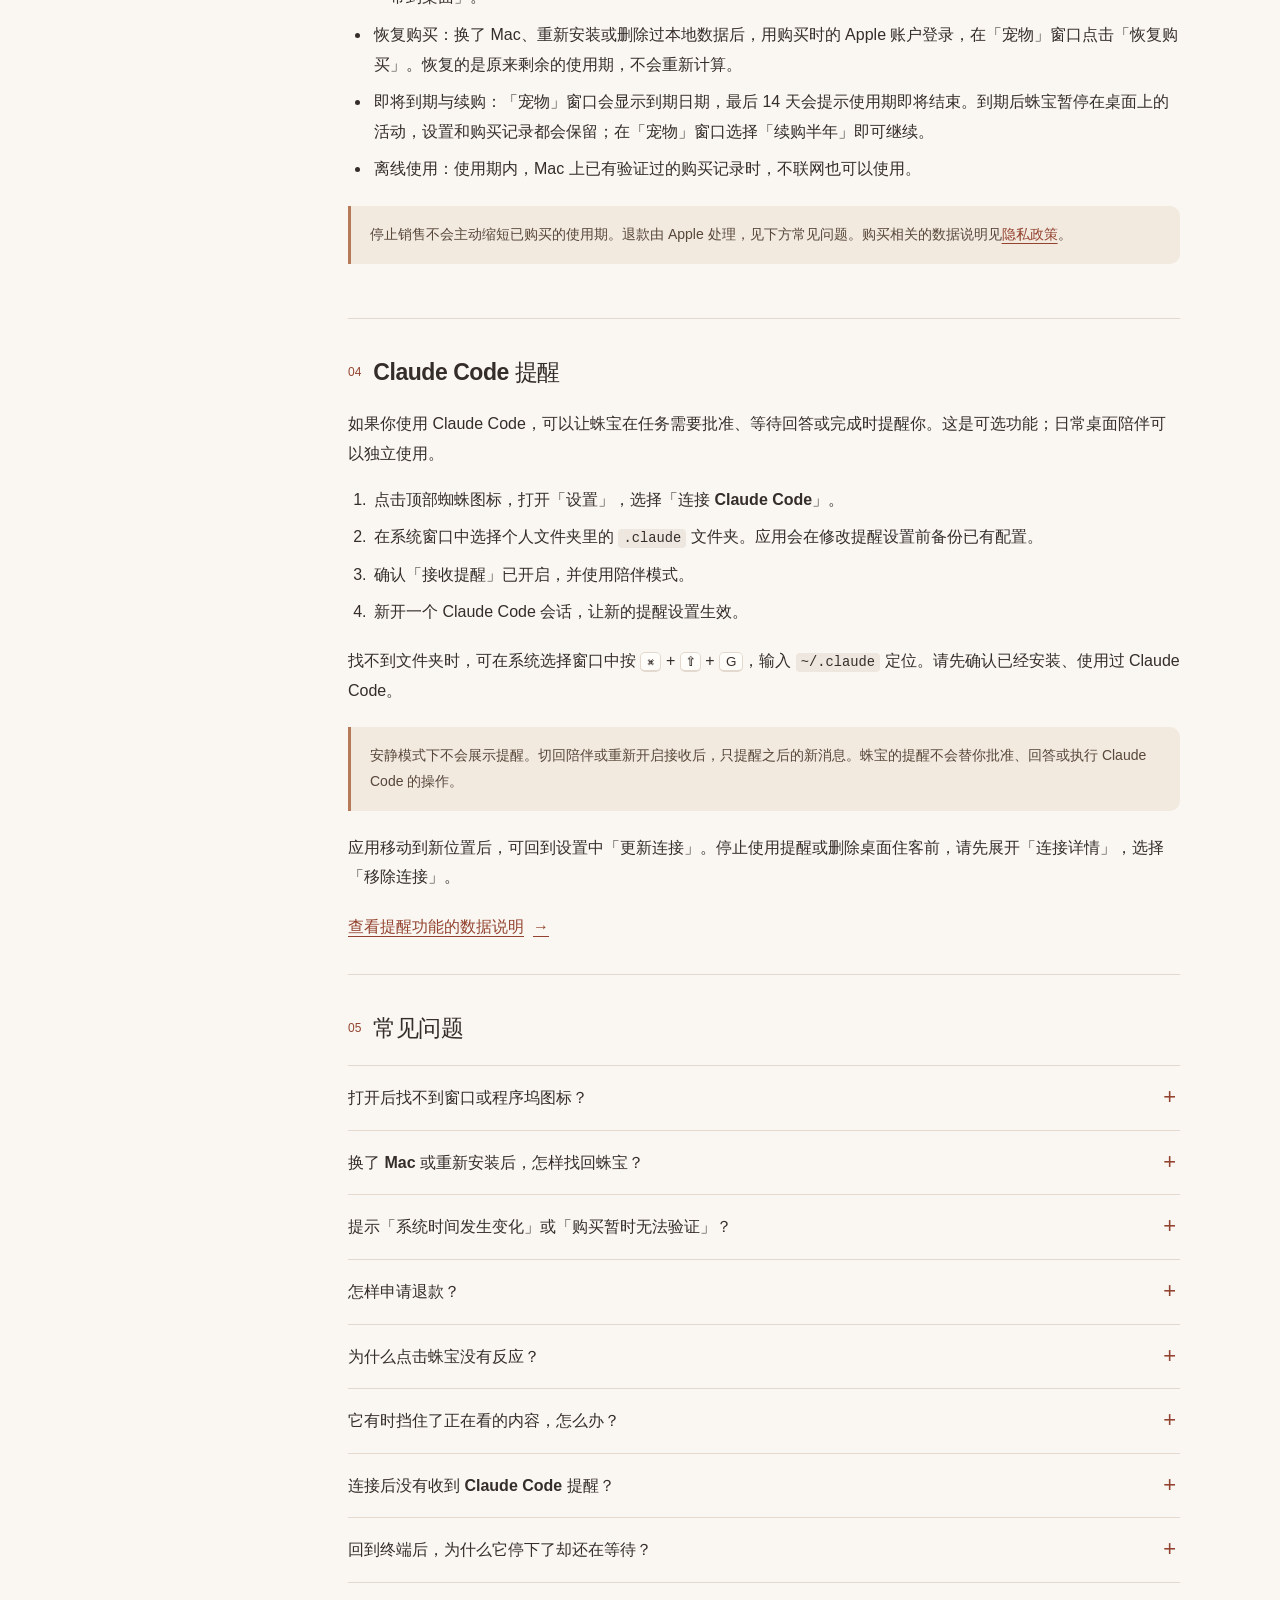
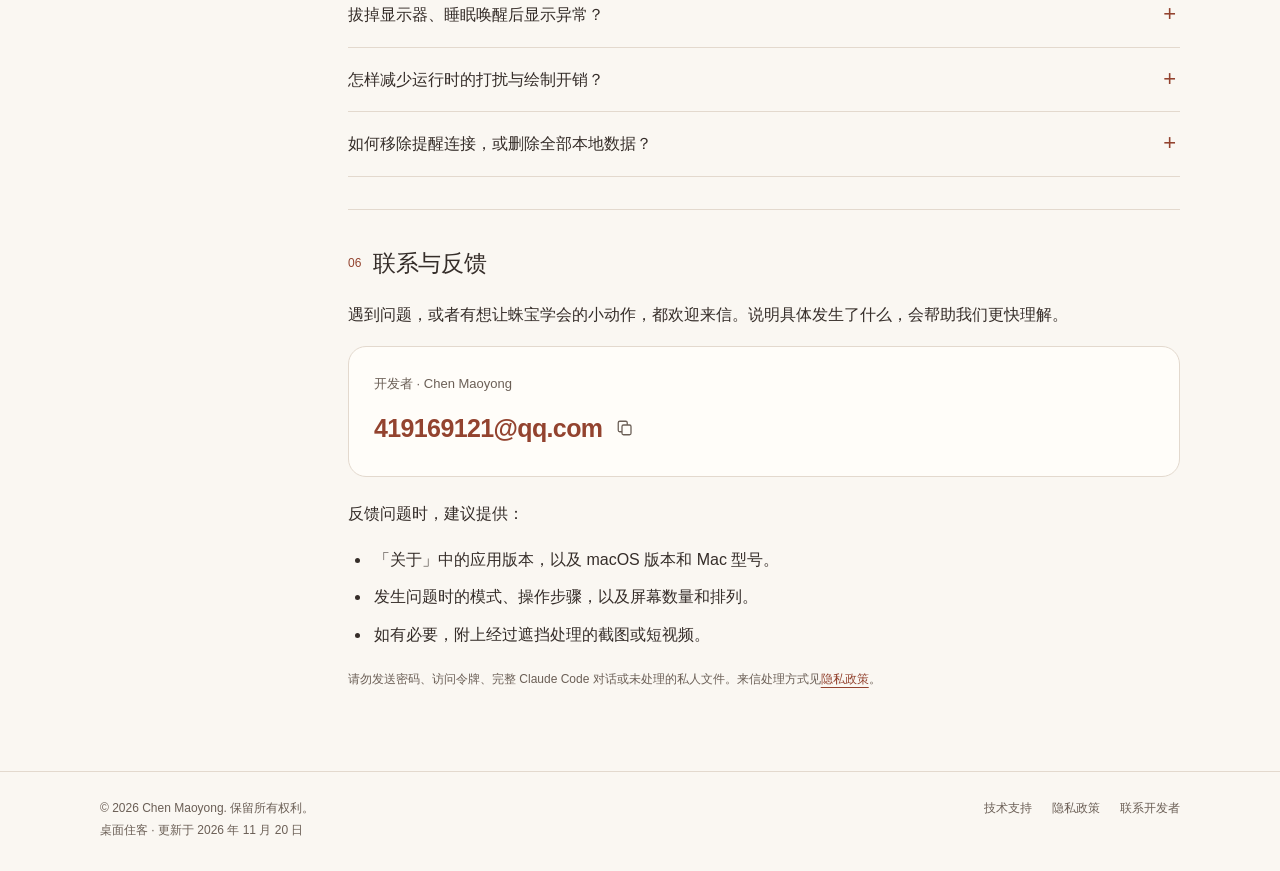
==== commit e41d020a: "【DesktopCompanionSupport】docs：应用改名桌面住客、宠物中文名蛛宝，使用期改为半年 - 应用名「桌面伙伴」在 App Store Connect 冲突，全站改为「桌面住客」；" ====
--- a/docs/index.html
+++ b/docs/index.html
@@ -6,10 +6,10 @@
     <meta name="viewport" content="width=device-width, initial-scale=1">
     <meta http-equiv="refresh" content="0; url=./support/">
     <meta name="referrer" content="no-referrer">
-    <title>桌面伙伴 · 技术支持</title>
+    <title>桌面住客 · 技术支持</title>
     <link rel="canonical" href="https://chenmy.github.io/desktop-companion-support/support/">
     <link rel="icon" type="image/png" href="assets/favicon.png">
     <link rel="stylesheet" href="assets/site.css">
 </head>
-<body><main class="utility-page"><img src="assets/app-icon.png" alt="桌面伙伴应用图标" width="90" height="90"><h1>桌面伙伴</h1><p>正在打开技术支持。</p><p><a href="support/">进入技术支持</a> · <a href="privacy/">阅读隐私政策</a></p></main></body>
+<body><main class="utility-page"><img src="assets/app-icon.png" alt="桌面住客应用图标" width="90" height="90"><h1>桌面住客</h1><p>正在打开技术支持。</p><p><a href="support/">进入技术支持</a> · <a href="privacy/">阅读隐私政策</a></p></main></body>
 </html>
--- a/docs/assets/site.css
+++ b/docs/assets/site.css
@@ -1,4 +1,4 @@
-/* 桌面伙伴支持站：静态共享样式，兼顾长文阅读、键盘导航和窄屏显示；颜色集中为语义变量，跟随系统浅色 / 深色外观。 */
+/* 桌面住客支持站：静态共享样式，兼顾长文阅读、键盘导航和窄屏显示；颜色集中为语义变量，跟随系统浅色 / 深色外观。 */
 :root {
     color-scheme: light dark;
     --paper: #faf7f2;
